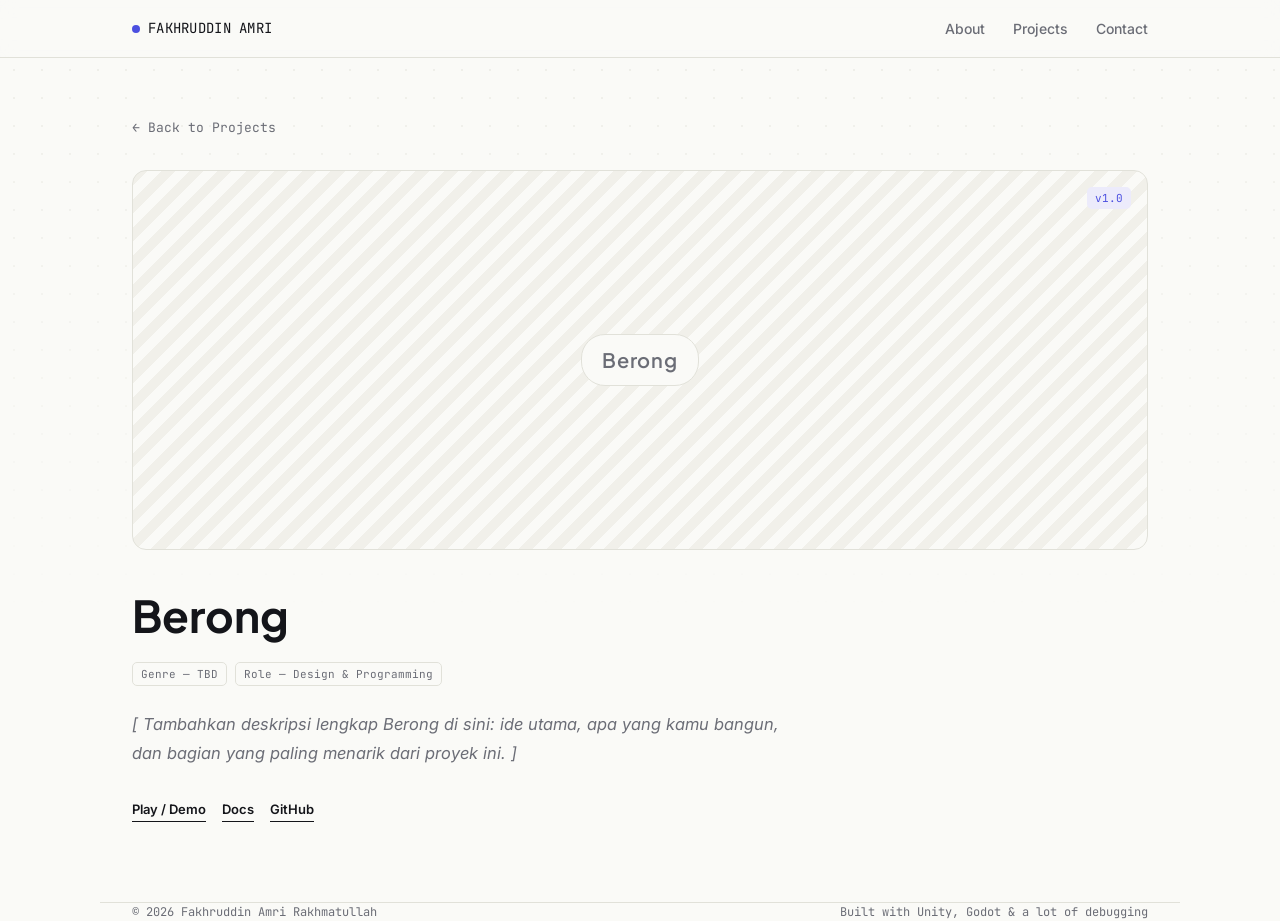
==== project-berong.html @ 59c020d4 "push" ====
<!doctype html>
<html lang="en">
  <head>
    <meta charset="UTF-8" />
    <meta name="viewport" content="width=device-width, initial-scale=1.0" />
    <title>Berong — Fakhruddin Amri Rakhmatullah</title>
    <link rel="preconnect" href="https://fonts.googleapis.com" />
    <link rel="preconnect" href="https://fonts.gstatic.com" crossorigin />
    <link href="https://fonts.googleapis.com/css2?family=Plus+Jakarta+Sans:wght@400;500;600;700&family=Inter:wght@400;500;600&family=JetBrains+Mono:wght@400;500&display=swap" rel="stylesheet" />
    <link rel="stylesheet" href="style.css" />
  </head>
  <body>
    <div class="grid-texture"></div>

    <header class="nav">
      <div class="nav-inner">
        <div class="nav-logo"><span class="dot"></span>FAKHRUDDIN AMRI</div>
        <nav class="nav-links">
          <a href="index.html#about">About</a>
          <a href="index.html#projects">Projects</a>
          <a href="index.html#contact">Contact</a>
        </nav>
      </div>
    </header>

    <main class="wrap detail-page">
      <a href="index.html#projects" class="back-link">← Back to Projects</a>

      <!--
        Belum ada gambar untuk Berong, jadi masih pakai placeholder teks.
        Begitu kamu punya screenshot, ganti isi .detail-hero jadi:
        <img src="images/BERONG.png" alt="Screenshot gameplay Berong" />
      -->
      <div class="detail-hero">
        <span class="glyph">Berong</span>
        <span class="project-version detail-version">v1.0</span>
      </div>

      <h1 class="detail-title">Berong</h1>
      <div class="project-meta">
        <span>Genre — TBD</span>
        <span>Role — Design & Programming</span>
      </div>

      <p class="detail-desc">
        <em class="placeholder">[ Tambahkan deskripsi lengkap Berong di sini: ide utama, apa yang kamu bangun, dan bagian yang paling menarik dari proyek ini. ]</em>
      </p>

      <div class="project-links">
        <a href="#">Play / Demo</a>
        <a href="#">Docs</a>
        <a href="#">GitHub</a>
      </div>
    </main>

    <footer class="wrap">
      <span>© 2026 Fakhruddin Amri Rakhmatullah</span>
      <span>Built with Unity, Godot & a lot of debugging</span>
    </footer>
  </body>
</html>
---- style.css ----
:root {
  --bg: #fafaf7;
  --bg-alt: #f1f0ea;
  --ink: #14151a;
  --ink-soft: #6b6d76;
  --accent: #4b4fe0;
  --accent-soft: #ecebfb;
  --line: #e1e1d9;
  --display: "Plus Jakarta Sans", sans-serif;
  --body: "Inter", sans-serif;
  --mono: "JetBrains Mono", monospace;
  --maxw: 1080px;
}

* {
  margin: 0;
  padding: 0;
  box-sizing: border-box;
}

html {
  scroll-behavior: smooth;
}

body {
  background: var(--bg);
  color: var(--ink);
  font-family: var(--body);
  line-height: 1.5;
  -webkit-font-smoothing: antialiased;
}

a {
  color: inherit;
  text-decoration: none;
}

::selection {
  background: var(--accent);
  color: #fff;
}

/* subtle dot grid texture */
.grid-texture {
  position: fixed;
  inset: 0;
  z-index: -1;
  opacity: 0.5;
  background-image: radial-gradient(circle, var(--line) 1px, transparent 1px);
  background-size: 28px 28px;
  mask-image: linear-gradient(to bottom, black, transparent 70%);
}

:focus-visible {
  outline: 2px solid var(--accent);
  outline-offset: 3px;
}

.wrap {
  max-width: var(--maxw);
  margin: 0 auto;
  padding: 0 32px;
}

/* NAV */
header.nav {
  position: sticky;
  top: 0;
  z-index: 50;
  background: rgba(250, 250, 247, 0.85);
  backdrop-filter: blur(8px);
  border-bottom: 1px solid var(--line);
}
.nav-inner {
  display: flex;
  align-items: center;
  justify-content: space-between;
  padding: 18px 32px;
  max-width: var(--maxw);
  margin: 0 auto;
}
.nav-logo {
  font-family: var(--mono);
  font-size: 14px;
  letter-spacing: 0.02em;
  display: flex;
  align-items: center;
  gap: 8px;
}
.nav-logo .dot {
  width: 8px;
  height: 8px;
  border-radius: 50%;
  background: var(--accent);
  display: inline-block;
  animation: pulse 2.4s ease-in-out infinite;
}
@keyframes pulse {
  0%,
  100% {
    opacity: 1;
    transform: scale(1);
  }
  50% {
    opacity: 0.5;
    transform: scale(0.8);
  }
}
.nav-links {
  display: flex;
  gap: 28px;
  font-size: 14px;
  font-weight: 500;
}
.nav-links a {
  color: var(--ink-soft);
  transition: color 0.2s ease;
}
.nav-links a:hover {
  color: var(--ink);
}
@media (max-width: 640px) {
  .nav-links {
    display: none;
  }
}

/* HERO */
.hero {
  padding: 96px 0 88px;
}
.eyebrow {
  font-family: var(--mono);
  font-size: 13px;
  color: var(--accent);
  letter-spacing: 0.06em;
  display: flex;
  align-items: center;
  gap: 10px;
  margin-bottom: 20px;
}
.eyebrow::before {
  content: "";
  width: 24px;
  height: 1px;
  background: var(--accent);
}
h1.name {
  font-family: var(--display);
  font-weight: 700;
  font-size: clamp(38px, 6vw, 68px);
  line-height: 1.05;
  letter-spacing: -0.01em;
  max-width: 14ch;
}
.role-line {
  margin-top: 22px;
  font-size: 18px;
  color: var(--ink-soft);
  max-width: 56ch;
}
.role-line strong {
  color: var(--ink);
  font-weight: 600;
}
.hero-tags {
  display: flex;
  gap: 10px;
  flex-wrap: wrap;
  margin-top: 32px;
}
.tag {
  font-family: var(--mono);
  font-size: 12.5px;
  padding: 7px 12px;
  border: 1px solid var(--line);
  border-radius: 6px;
  color: var(--ink-soft);
  background: var(--bg-alt);
}
.tag.accent {
  border-color: transparent;
  background: var(--accent-soft);
  color: var(--accent);
}

/* SECTION LABELS */
.section {
  padding: 80px 0;
  border-top: 1px solid var(--line);
}
.section-head {
  display: flex;
  align-items: baseline;
  gap: 14px;
  margin-bottom: 44px;
}
.section-num {
  font-family: var(--mono);
  font-size: 13px;
  color: var(--accent);
}
.section-title {
  font-family: var(--display);
  font-size: 28px;
  font-weight: 600;
  letter-spacing: -0.01em;
}

/* ABOUT */
.about-grid {
  display: grid;
  grid-template-columns: 1.3fr 1fr;
  gap: 64px;
}
@media (max-width: 760px) {
  .about-grid {
    grid-template-columns: 1fr;
    gap: 40px;
  }
}
.about-text p {
  font-size: 16.5px;
  color: var(--ink-soft);
  max-width: 56ch;
}
.about-text p + p {
  margin-top: 16px;
}
.about-text .edit-note {
  margin-top: 18px;
  font-family: var(--mono);
  font-size: 12px;
  color: var(--accent);
  background: var(--accent-soft);
  padding: 10px 14px;
  border-radius: 6px;
  display: inline-block;
}

.stack-list {
  display: flex;
  flex-direction: column;
  gap: 0;
}
.stack-item {
  display: flex;
  justify-content: space-between;
  align-items: center;
  padding: 14px 0;
  border-bottom: 1px solid var(--line);
  font-family: var(--mono);
  font-size: 14px;
}
.stack-item:first-child {
  border-top: 1px solid var(--line);
}
.stack-item span.role {
  color: var(--ink-soft);
  font-size: 12px;
}

/* PROJECTS — carousel */
.project-carousel {
  position: relative;
  padding: 0 60px;
}

.carousel-viewport {
  overflow: hidden;
  padding: 0 12%;
}

.carousel-track {
  display: flex;
  gap: 24px;
  transition: transform 0.45s cubic-bezier(0.4, 0, 0.2, 1);
}

.carousel-track .project-card {
  flex: 0 0 100%;
  transition:
    opacity 0.35s ease,
    filter 0.35s ease;
  cursor: grab;
}

.carousel-track .project-card:not(.is-active) {
  opacity: 0.35;
  filter: blur(2px);
}

.carousel-btn {
  position: absolute;
  top: 44%;
  transform: translateY(-50%);
  z-index: 10;
  width: 44px;
  height: 44px;
  border-radius: 50%;
  border: 1px solid var(--line);
  background: var(--bg);
  color: var(--ink);
  font-size: 22px;
  line-height: 1;
  cursor: pointer;
  display: flex;
  align-items: center;
  justify-content: center;
  transition:
    background 0.2s ease,
    border-color 0.2s ease,
    color 0.2s ease,
    opacity 0.2s ease;
}
.carousel-btn:hover {
  border-color: var(--accent);
  color: var(--accent);
}
.carousel-btn:disabled {
  opacity: 0.3;
  cursor: not-allowed;
}
.carousel-btn.prev {
  left: 0;
}
.carousel-btn.next {
  right: 0;
}

@media (max-width: 760px) {
  .project-carousel {
    padding: 0 44px;
  }
  .carousel-viewport {
    padding: 0 4%;
  }
  .carousel-btn {
    width: 36px;
    height: 36px;
    font-size: 18px;
  }
}

.project-card {
  border: 1px solid var(--line);
  border-radius: 10px;
  background: var(--bg);
  overflow: hidden;
  transition:
    border-color 0.25s ease,
    transform 0.25s ease,
    box-shadow 0.25s ease;
}
a.project-card {
  display: block;
  color: inherit;
}
.project-card:hover {
  border-color: var(--accent);
  transform: translateY(-3px);
  box-shadow: 0 14px 30px -18px rgba(75, 79, 224, 0.35);
}

.project-thumb {
  height: 260px;
  position: relative;
  background: repeating-linear-gradient(135deg, var(--bg-alt), var(--bg-alt) 10px, var(--bg) 10px, var(--bg) 20px);
  border-bottom: 1px solid var(--line);
  display: flex;
  align-items: center;
  justify-content: center;
}
.project-thumb img {
  width: 100%;
  height: 100%;
  object-fit: cover;
}
.project-thumb .glyph {
  font-family: var(--display);
  font-size: 15px;
  font-weight: 600;
  color: var(--ink-soft);
  letter-spacing: 0.04em;
  background: var(--bg);
  border: 1px solid var(--line);
  padding: 6px 14px;
  border-radius: 20px;
}
.project-version {
  position: absolute;
  top: 12px;
  right: 12px;
  font-family: var(--mono);
  font-size: 11px;
  color: var(--accent);
  background: var(--accent-soft);
  padding: 3px 8px;
  border-radius: 5px;
}

.project-body {
  padding: 22px 24px 24px;
}
.project-title {
  font-family: var(--display);
  font-size: 20px;
  font-weight: 600;
}
.project-meta {
  display: flex;
  gap: 8px;
  margin-top: 10px;
  flex-wrap: wrap;
}
.project-meta span {
  font-family: var(--mono);
  font-size: 11px;
  color: var(--ink-soft);
  border: 1px solid var(--line);
  padding: 3px 8px;
  border-radius: 5px;
}
.project-desc {
  margin-top: 14px;
  font-size: 14.5px;
  color: var(--ink-soft);
}
.project-desc .placeholder {
  color: var(--accent);
  font-style: normal;
}
.project-links {
  margin-top: 18px;
  display: flex;
  gap: 16px;
}
.project-links a {
  font-size: 13px;
  font-weight: 600;
  color: var(--ink);
  display: flex;
  align-items: center;
  gap: 6px;
  border-bottom: 1px solid var(--ink);
  padding-bottom: 2px;
  transition:
    color 0.2s ease,
    border-color 0.2s ease;
}
.project-links a:hover {
  color: var(--accent);
  border-color: var(--accent);
}

/* CONTACT */
.contact-inner {
  display: flex;
  justify-content: space-between;
  align-items: flex-end;
  gap: 40px;
  flex-wrap: wrap;
}
.contact-headline {
  font-family: var(--display);
  font-size: clamp(28px, 4vw, 42px);
  font-weight: 700;
  max-width: 16ch;
  line-height: 1.1;
}
.contact-links {
  display: flex;
  flex-direction: column;
  gap: 10px;
}
.contact-links a {
  font-family: var(--mono);
  font-size: 14px;
  color: var(--ink-soft);
  display: flex;
  align-items: center;
  gap: 8px;
  transition: color 0.2s ease;
}
.contact-links a:hover {
  color: var(--accent);
}
.contact-links a::before {
  content: "→";
  color: var(--accent);
}

footer {
  border-top: 1px solid var(--line);
  padding: 28px 0;
  font-family: var(--mono);
  font-size: 12px;
  color: var(--ink-soft);
  display: flex;
  justify-content: space-between;
}
@media (max-width: 560px) {
  footer {
    flex-direction: column;
    gap: 8px;
  }
}

/* scroll reveal */
.reveal {
  opacity: 0;
  transform: translateY(16px);
  transition:
    opacity 0.6s ease,
    transform 0.6s ease;
}
.reveal.in {
  opacity: 1;
  transform: translateY(0);
}

@media (prefers-reduced-motion: reduce) {
  * {
    animation: none !important;
    transition: none !important;
  }
  html {
    scroll-behavior: auto;
  }
}

/* DETAIL PAGE (per-project page) */
.detail-page {
  padding: 56px 32px 80px;
}

.back-link {
  font-family: var(--mono);
  font-size: 13px;
  color: var(--ink-soft);
  display: inline-block;
  margin-bottom: 32px;
  transition: color 0.2s ease;
}
.back-link:hover {
  color: var(--accent);
}

.detail-hero {
  position: relative;
  height: 380px;
  border-radius: 14px;
  overflow: hidden;
  border: 1px solid var(--line);
  background: repeating-linear-gradient(135deg, var(--bg-alt), var(--bg-alt) 10px, var(--bg) 10px, var(--bg) 20px);
  display: flex;
  align-items: center;
  justify-content: center;
}
.detail-hero img {
  width: 100%;
  height: 100%;
  object-fit: cover;
}
.detail-hero .glyph {
  font-family: var(--display);
  font-size: 20px;
  font-weight: 600;
  color: var(--ink-soft);
  letter-spacing: 0.04em;
  background: var(--bg);
  border: 1px solid var(--line);
  padding: 10px 20px;
  border-radius: 24px;
}
.detail-version {
  position: absolute;
  top: 16px;
  right: 16px;
}

.detail-title {
  font-family: var(--display);
  font-size: clamp(30px, 5vw, 44px);
  font-weight: 700;
  margin-top: 32px;
}

.detail-desc {
  margin-top: 24px;
  font-size: 16.5px;
  line-height: 1.75;
  color: var(--ink-soft);
  max-width: 68ch;
}

.detail-page .project-meta {
  margin-top: 14px;
}
.detail-page .project-links {
  margin-top: 32px;
}

@media (max-width: 640px) {
  .detail-hero {
    height: 220px;
  }
}
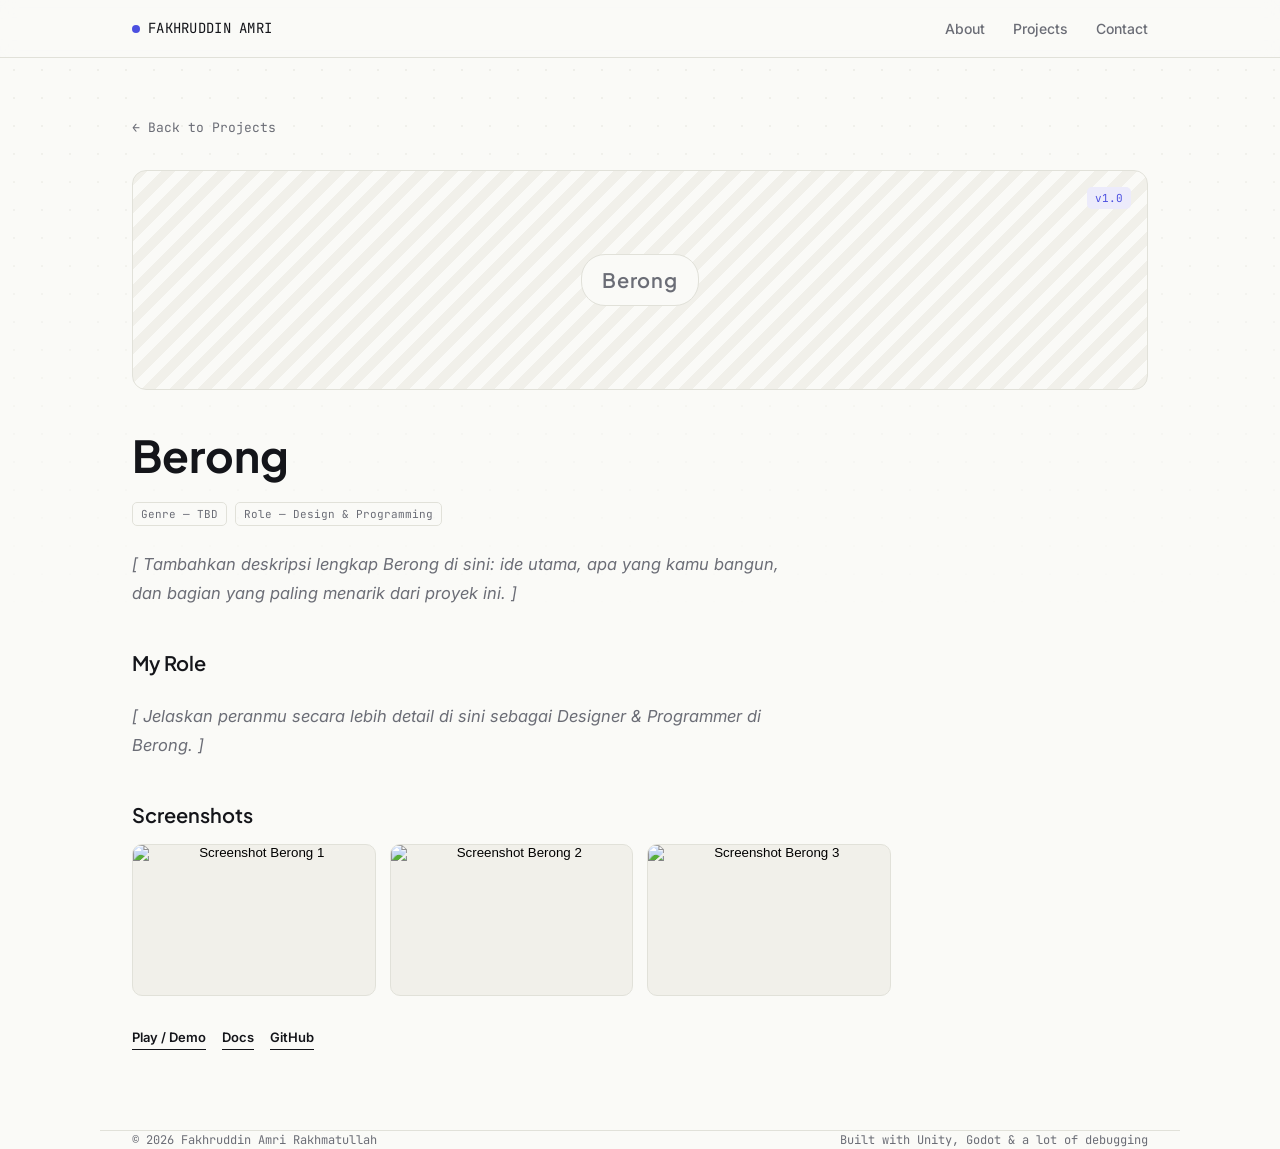
==== commit 817f66c8: "test up" ====
--- a/project-berong.html
+++ b/project-berong.html
@@ -27,7 +27,7 @@
       <a href="index.html#projects" class="back-link">← Back to Projects</a>
 
       <!--
-        Belum ada gambar untuk Berong, jadi masih pakai placeholder teks.
+        Belum ada gambar utama untuk Berong, jadi masih pakai placeholder teks.
         Begitu kamu punya screenshot, ganti isi .detail-hero jadi:
         <img src="images/BERONG.png" alt="Screenshot gameplay Berong" />
       -->
@@ -46,6 +46,25 @@
         <em class="placeholder">[ Tambahkan deskripsi lengkap Berong di sini: ide utama, apa yang kamu bangun, dan bagian yang paling menarik dari proyek ini. ]</em>
       </p>
 
+      <h2 class="detail-subhead">My Role</h2>
+      <p class="detail-desc">
+        <em class="placeholder">[ Jelaskan peranmu secara lebih detail di sini sebagai Designer & Programmer di Berong. ]</em>
+      </p>
+
+      <h2 class="detail-subhead">Screenshots</h2>
+      <!-- Tambahkan gambar ke folder images/, lalu ganti src di bawah ini -->
+      <div class="gallery-grid">
+        <button class="gallery-item">
+          <img src="images/BERONG-1.png" alt="Screenshot Berong 1" />
+        </button>
+        <button class="gallery-item">
+          <img src="images/BERONG-2.png" alt="Screenshot Berong 2" />
+        </button>
+        <button class="gallery-item">
+          <img src="images/BERONG-3.png" alt="Screenshot Berong 3" />
+        </button>
+      </div>
+
       <div class="project-links">
         <a href="#">Play / Demo</a>
         <a href="#">Docs</a>
@@ -57,5 +76,7 @@
       <span>© 2026 Fakhruddin Amri Rakhmatullah</span>
       <span>Built with Unity, Godot & a lot of debugging</span>
     </footer>
+
+    <script src="script.js"></script>
   </body>
 </html>
--- a/style.css
+++ b/style.css
@@ -129,6 +129,45 @@
 .hero {
   padding: 96px 0 88px;
 }
+.hero-inner {
+  display: flex;
+  align-items: center;
+  gap: 48px;
+}
+.hero-photo {
+  flex-shrink: 0;
+  border-radius: 20px;
+  overflow: hidden;
+  border: 1px solid var(--line);
+  background: repeating-linear-gradient(135deg, var(--bg-alt), var(--bg-alt) 10px, var(--bg) 10px, var(--bg) 20px);
+  display: flex;
+  align-items: center;
+  justify-content: center;
+}
+.hero-photo img {
+  display: block;
+  height: 260px;
+  width: auto;
+  max-width: 260px;
+  object-fit: cover;
+}
+@media (max-width: 700px) {
+  .hero-photo img {
+    height: 200px;
+    max-width: 200px;
+  }
+}
+.hero-text {
+  flex: 1;
+  min-width: 0;
+}
+@media (max-width: 700px) {
+  .hero-inner {
+    flex-direction: column;
+    align-items: flex-start;
+    gap: 28px;
+  }
+}
 .eyebrow {
   font-family: var(--mono);
   font-size: 13px;
@@ -468,26 +507,35 @@
   max-width: 16ch;
   line-height: 1.1;
 }
-.contact-links {
-  display: flex;
-  flex-direction: column;
-  gap: 10px;
-}
-.contact-links a {
-  font-family: var(--mono);
-  font-size: 14px;
-  color: var(--ink-soft);
-  display: flex;
-  align-items: center;
-  gap: 8px;
-  transition: color 0.2s ease;
-}
-.contact-links a:hover {
-  color: var(--accent);
-}
-.contact-links a::before {
-  content: "→";
-  color: var(--accent);
+.contact-icons {
+  display: flex;
+  gap: 14px;
+  flex-wrap: wrap;
+}
+.contact-icon-btn {
+  width: 52px;
+  height: 52px;
+  border-radius: 50%;
+  border: 1px solid var(--line);
+  display: flex;
+  align-items: center;
+  justify-content: center;
+  color: var(--ink-soft);
+  transition:
+    border-color 0.2s ease,
+    color 0.2s ease,
+    background 0.2s ease,
+    transform 0.2s ease;
+}
+.contact-icon-btn svg {
+  width: 22px;
+  height: 22px;
+}
+.contact-icon-btn:hover {
+  border-color: var(--accent);
+  color: var(--accent);
+  background: var(--accent-soft);
+  transform: translateY(-2px);
 }
 
 footer {
@@ -548,19 +596,23 @@
 
 .detail-hero {
   position: relative;
-  height: 380px;
+  min-height: 220px;
   border-radius: 14px;
-  overflow: hidden;
   border: 1px solid var(--line);
   background: repeating-linear-gradient(135deg, var(--bg-alt), var(--bg-alt) 10px, var(--bg) 10px, var(--bg) 20px);
   display: flex;
   align-items: center;
   justify-content: center;
+  padding: 20px;
 }
 .detail-hero img {
-  width: 100%;
-  height: 100%;
-  object-fit: cover;
+  display: block;
+  width: auto;
+  height: auto;
+  max-width: 100%;
+  max-height: 520px;
+  border-radius: 10px;
+  filter: drop-shadow(0 8px 20px rgba(20, 21, 26, 0.12));
 }
 .detail-hero .glyph {
   font-family: var(--display);
@@ -601,8 +653,104 @@
   margin-top: 32px;
 }
 
+.detail-subhead {
+  font-family: var(--display);
+  font-size: 20px;
+  font-weight: 600;
+  margin-top: 40px;
+  margin-bottom: 14px;
+}
+
+/* Screenshot gallery */
+.gallery-grid {
+  display: grid;
+  grid-template-columns: repeat(auto-fill, minmax(200px, 1fr));
+  gap: 14px;
+}
+.gallery-item {
+  display: block;
+  width: 100%;
+  aspect-ratio: 16 / 10;
+  padding: 0;
+  border: 1px solid var(--line);
+  border-radius: 10px;
+  overflow: hidden;
+  background: var(--bg-alt);
+  cursor: zoom-in;
+  transition:
+    border-color 0.2s ease,
+    transform 0.2s ease;
+}
+.gallery-item:hover {
+  border-color: var(--accent);
+  transform: translateY(-2px);
+}
+.gallery-item img {
+  width: 100%;
+  height: 100%;
+  object-fit: cover;
+  display: block;
+}
+
+/* Lightbox (fullscreen screenshot viewer) */
+.lightbox {
+  position: fixed;
+  inset: 0;
+  z-index: 200;
+  display: flex;
+  align-items: center;
+  justify-content: center;
+  padding: 32px;
+  opacity: 0;
+  visibility: hidden;
+  transition:
+    opacity 0.25s ease,
+    visibility 0.25s ease;
+}
+.lightbox.is-open {
+  opacity: 1;
+  visibility: visible;
+}
+.lightbox-overlay {
+  position: absolute;
+  inset: 0;
+  background: rgba(20, 21, 26, 0.78);
+}
+.lightbox-img-wrap {
+  position: relative;
+  max-width: min(90vw, 920px);
+  max-height: 85vh;
+}
+.lightbox-img-wrap img {
+  display: block;
+  max-width: 100%;
+  max-height: 85vh;
+  border-radius: 10px;
+  box-shadow: 0 24px 60px rgba(0, 0, 0, 0.35);
+}
+.lightbox-close {
+  position: absolute;
+  top: -46px;
+  right: 0;
+  width: 36px;
+  height: 36px;
+  border-radius: 50%;
+  border: 1px solid rgba(255, 255, 255, 0.3);
+  background: rgba(255, 255, 255, 0.08);
+  color: #fff;
+  font-size: 20px;
+  cursor: pointer;
+  display: flex;
+  align-items: center;
+  justify-content: center;
+  transition: background 0.2s ease;
+}
+.lightbox-close:hover {
+  background: rgba(255, 255, 255, 0.18);
+}
+
 @media (max-width: 640px) {
-  .detail-hero {
-    height: 220px;
-  }
-}
+  .detail-hero img {
+    max-height: 320px;
+  }
+}
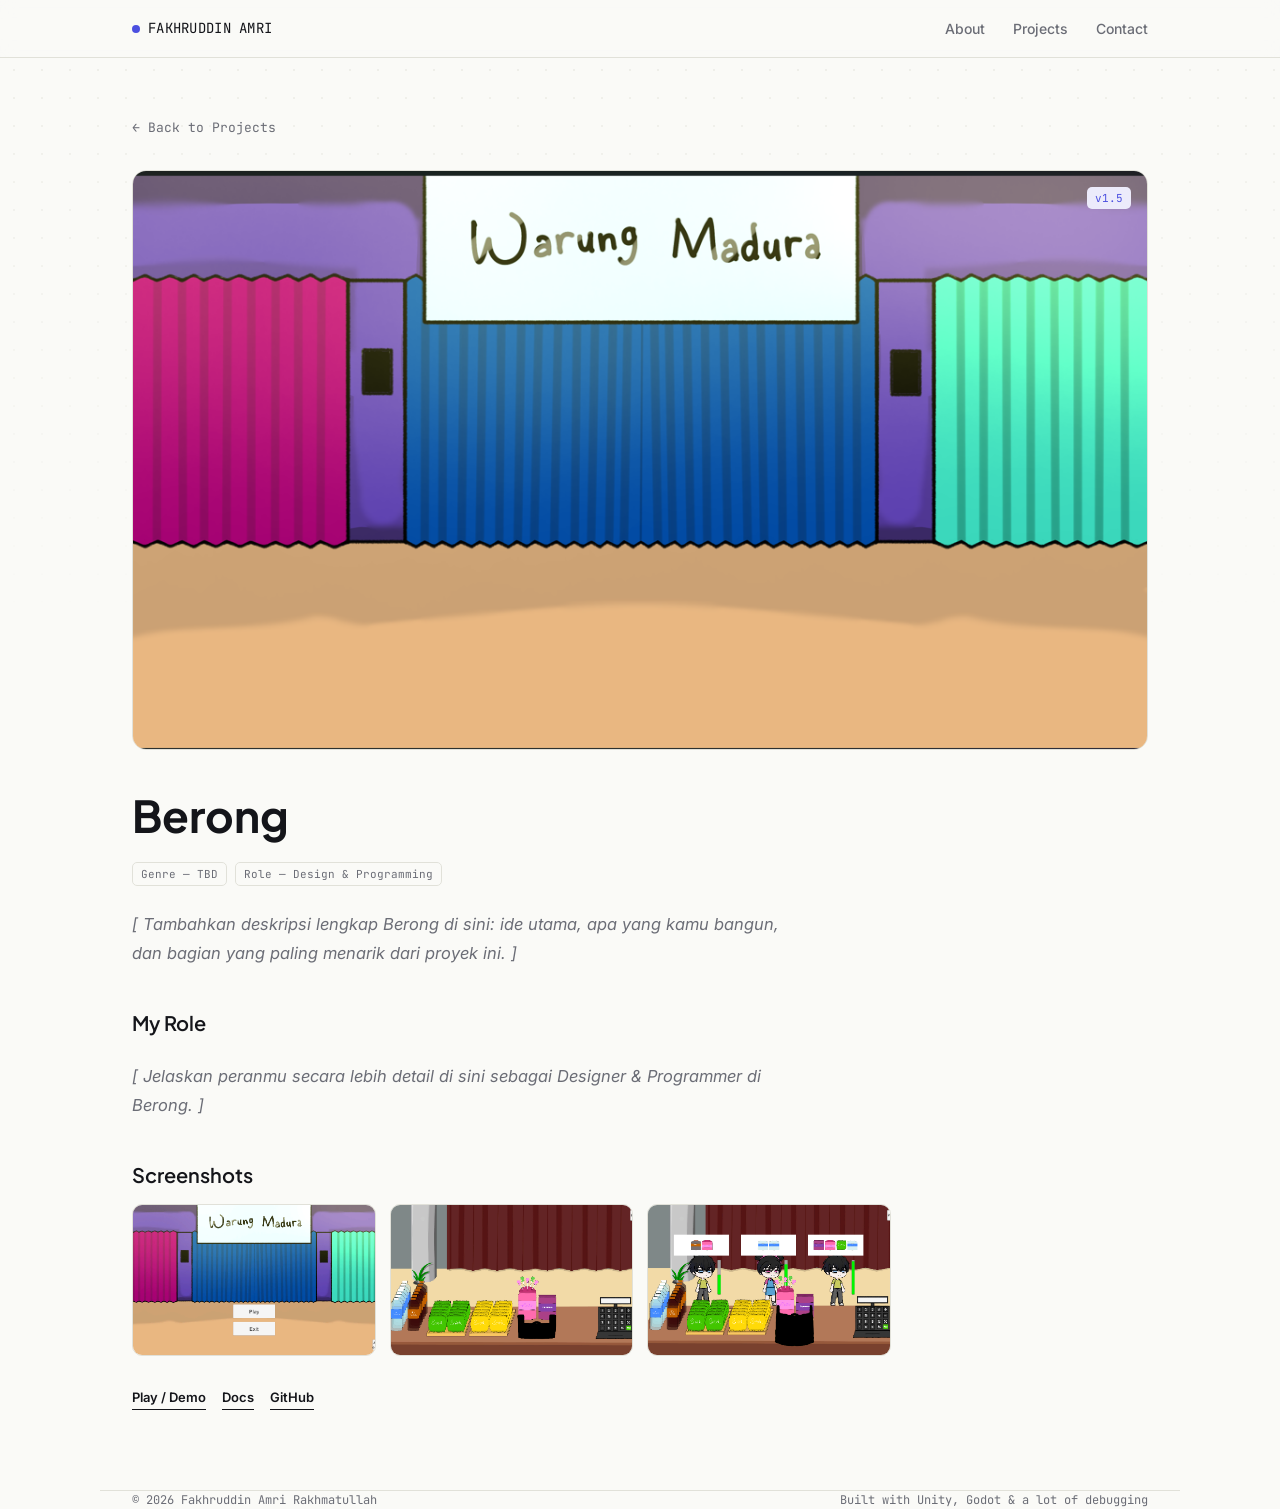
==== commit 4e04b337: "update porto" ====
--- a/project-berong.html
+++ b/project-berong.html
@@ -32,8 +32,8 @@
         <img src="images/BERONG.png" alt="Screenshot gameplay Berong" />
       -->
       <div class="detail-hero">
-        <span class="glyph">Berong</span>
-        <span class="project-version detail-version">v1.0</span>
+        <img src="images/Berong.png" alt="Screenshot Campus Chronicles" />
+        <span class="project-version detail-version">v1.5</span>
       </div>
 
       <h1 class="detail-title">Berong</h1>
--- a/style.css
+++ b/style.css
@@ -596,23 +596,21 @@
 
 .detail-hero {
   position: relative;
-  min-height: 220px;
   border-radius: 14px;
+  overflow: hidden;
   border: 1px solid var(--line);
   background: repeating-linear-gradient(135deg, var(--bg-alt), var(--bg-alt) 10px, var(--bg) 10px, var(--bg) 20px);
   display: flex;
   align-items: center;
   justify-content: center;
-  padding: 20px;
+}
+.detail-hero.detail-hero--placeholder {
+  min-height: 240px;
 }
 .detail-hero img {
   display: block;
-  width: auto;
+  width: 100%;
   height: auto;
-  max-width: 100%;
-  max-height: 520px;
-  border-radius: 10px;
-  filter: drop-shadow(0 8px 20px rgba(20, 21, 26, 0.12));
 }
 .detail-hero .glyph {
   font-family: var(--display);
@@ -692,7 +690,6 @@
   display: block;
 }
 
-/* Lightbox (fullscreen screenshot viewer) */
 .lightbox {
   position: fixed;
   inset: 0;
@@ -749,8 +746,4 @@
   background: rgba(255, 255, 255, 0.18);
 }
 
-@media (max-width: 640px) {
-  .detail-hero img {
-    max-height: 320px;
-  }
-}
+
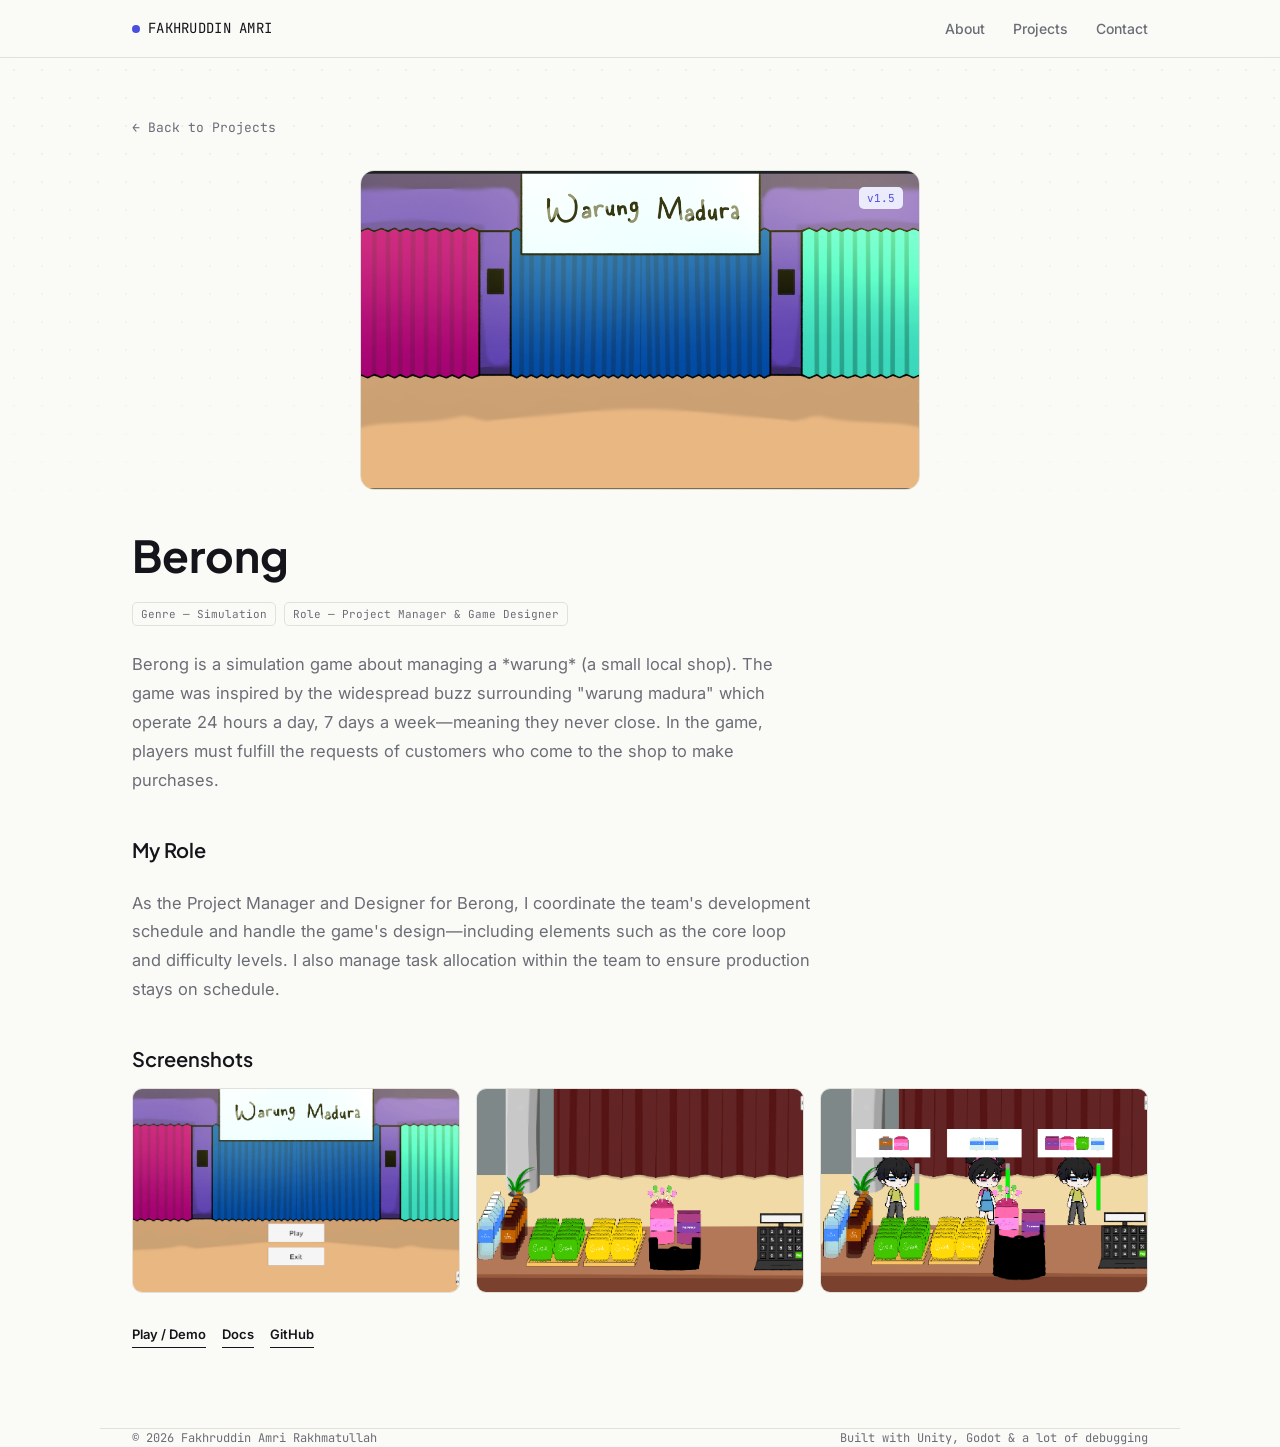
==== commit deddaa72: "update deskripsi" ====
--- a/project-berong.html
+++ b/project-berong.html
@@ -38,17 +38,21 @@
 
       <h1 class="detail-title">Berong</h1>
       <div class="project-meta">
-        <span>Genre — TBD</span>
-        <span>Role — Design & Programming</span>
+        <span>Genre — Simulation</span>
+        <span>Role — Project Manager & Game Designer</span>
       </div>
 
       <p class="detail-desc">
-        <em class="placeholder">[ Tambahkan deskripsi lengkap Berong di sini: ide utama, apa yang kamu bangun, dan bagian yang paling menarik dari proyek ini. ]</em>
+          Berong is a simulation game about managing a *warung* (a small local shop). The game was inspired by the widespread buzz surrounding "warung madura" which operate 24 hours a day, 7 days a week—meaning they never close. In the
+          game, players must fulfill the requests of customers who come to the shop to make purchases.</em
+        >
       </p>
 
       <h2 class="detail-subhead">My Role</h2>
       <p class="detail-desc">
-        <em class="placeholder">[ Jelaskan peranmu secara lebih detail di sini sebagai Designer & Programmer di Berong. ]</em>
+          As the Project Manager and Designer for Berong, I coordinate the team's development schedule and handle the game's design—including elements such as the core loop and difficulty levels. I also manage task allocation within the
+          team to ensure production stays on schedule.</em
+        >
       </p>
 
       <h2 class="detail-subhead">Screenshots</h2>
--- a/style.css
+++ b/style.css
@@ -414,6 +414,7 @@
   width: 100%;
   height: 100%;
   object-fit: cover;
+  object-position: center top;
 }
 .project-thumb .glyph {
   font-family: var(--display);
@@ -603,6 +604,8 @@
   display: flex;
   align-items: center;
   justify-content: center;
+  max-width: 560px;
+  margin: 0 auto;
 }
 .detail-hero.detail-hero--placeholder {
   min-height: 240px;
@@ -662,8 +665,8 @@
 /* Screenshot gallery */
 .gallery-grid {
   display: grid;
-  grid-template-columns: repeat(auto-fill, minmax(200px, 1fr));
-  gap: 14px;
+  grid-template-columns: repeat(auto-fill, minmax(260px, 1fr));
+  gap: 16px;
 }
 .gallery-item {
   display: block;
